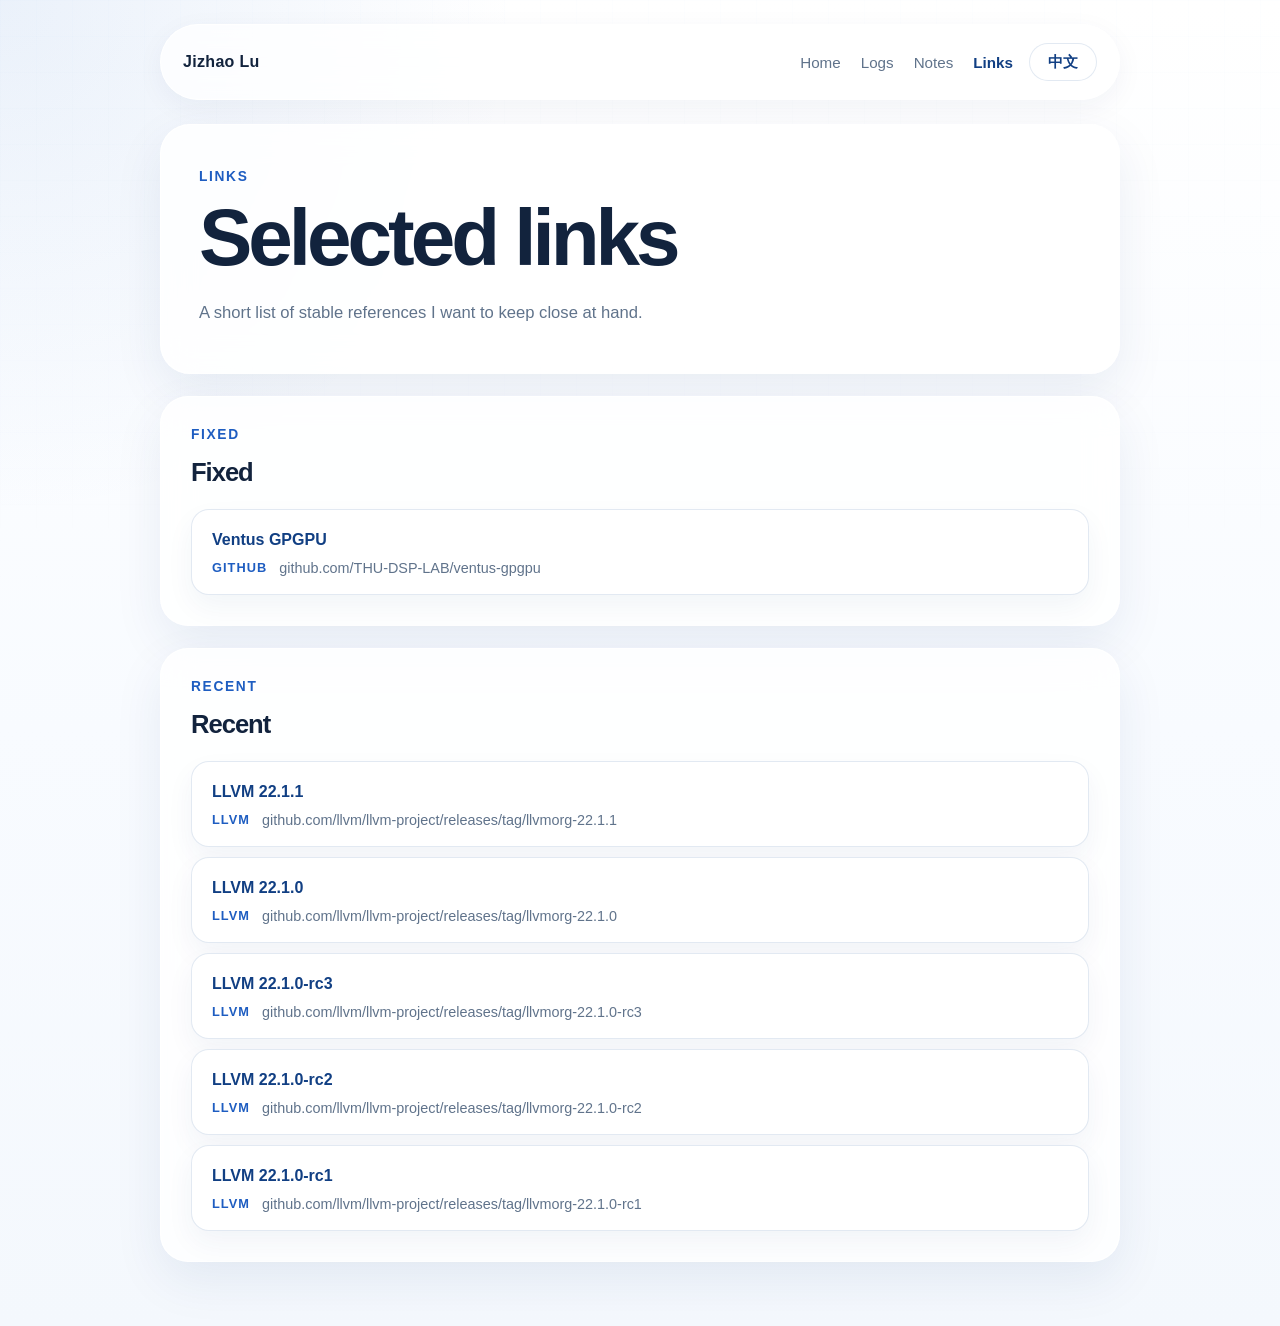
==== links.html @ 476d15a0 "Initial public release" ====
<!DOCTYPE html>
<html lang="en">

<head>
  <meta charset="UTF-8">
  <meta name="viewport" content="width=device-width, initial-scale=1.0">
  <title>Links | Jizhao Lu</title>
  <meta name="description" content="Selected fixed and recent reference links from Jizhao Lu.">
  <link rel="stylesheet" href="style.css">
</head>

<body data-page="links">
  <div class="site-shell">
    <header class="site-header">
      <a class="brand" href="index.html">Jizhao Lu</a>
      <div class="header-actions">
        <nav class="site-nav" aria-label="Primary">
          <a href="index.html" data-i18n="nav.home">Home</a>
          <a href="logs.html" data-i18n="nav.logs">Logs</a>
          <a href="notes.html" data-i18n="nav.notes">Notes</a>
          <a href="links.html" aria-current="page" data-i18n="nav.links">Links</a>
        </nav>
        <button class="lang-toggle" type="button" id="lang-toggle" aria-label="Switch language">
          中文
        </button>
      </div>
    </header>

    <main>
      <section class="page-intro">
        <p class="section-kicker" data-i18n="links.kicker">Links</p>
        <h1 data-i18n="links.title">Selected links</h1>
        <p class="page-copy" data-i18n="links.copy">
          A short list of stable references I want to keep close at hand.
        </p>
      </section>

      <section class="section-block">
        <div class="section-heading">
          <div>
            <p class="section-kicker" data-i18n="links.fixedTitle">Fixed</p>
            <h2 data-i18n="links.fixedTitle">Fixed</h2>
          </div>
        </div>
        <div id="fixed-links" class="link-list" aria-live="polite"></div>
      </section>

      <section class="section-block">
        <div class="section-heading">
          <div>
            <p class="section-kicker" data-i18n="links.recentTitle">Recent</p>
            <h2 data-i18n="links.recentTitle">Recent</h2>
          </div>
        </div>
        <div id="recent-links" class="link-list" aria-live="polite"></div>
      </section>
    </main>
  </div>

  <script src="app.js"></script>
</body>

</html>
---- style.css ----
:root {
  --bg: #f8fbff;
  --bg-soft: #eef5ff;
  --surface: rgba(255, 255, 255, 0.82);
  --surface-strong: #ffffff;
  --border: rgba(21, 74, 145, 0.12);
  --border-strong: rgba(21, 74, 145, 0.18);
  --text: #12233d;
  --muted: #60738b;
  --accent: #1e5dc1;
  --accent-deep: #113f83;
  --shadow: 0 18px 50px rgba(15, 54, 112, 0.08);
  --radius-lg: 24px;
  --radius-md: 18px;
  --radius-sm: 14px;
  --max-width: 960px;
}

* {
  box-sizing: border-box;
}

html {
  scroll-behavior: smooth;
}

body {
  margin: 0;
  min-height: 100vh;
  font-family: "Segoe UI", "PingFang SC", "Microsoft YaHei", sans-serif;
  color: var(--text);
  background:
    radial-gradient(circle at top left, rgba(55, 120, 210, 0.1), transparent 28%),
    linear-gradient(180deg, #ffffff 0%, var(--bg) 55%, #f4f8fd 100%);
}

body::before {
  content: "";
  position: fixed;
  inset: 0;
  pointer-events: none;
  background:
    linear-gradient(90deg, rgba(30, 93, 193, 0.03) 1px, transparent 1px),
    linear-gradient(rgba(30, 93, 193, 0.03) 1px, transparent 1px);
  background-size: 36px 36px;
  mask-image: linear-gradient(180deg, rgba(0, 0, 0, 0.28), transparent 75%);
}

a {
  color: inherit;
}

.site-shell {
  width: min(calc(100% - 32px), var(--max-width));
  margin: 0 auto;
  padding: 24px 0 64px;
}

.site-header {
  display: flex;
  align-items: center;
  justify-content: space-between;
  gap: 20px;
  padding: 18px 22px;
  border: 1px solid rgba(255, 255, 255, 0.95);
  border-radius: 999px;
  background: rgba(255, 255, 255, 0.76);
  backdrop-filter: blur(14px);
  box-shadow: 0 8px 28px rgba(13, 44, 89, 0.05);
}

.header-actions {
  display: flex;
  align-items: center;
  gap: 16px;
}

.brand {
  text-decoration: none;
  font-weight: 700;
  letter-spacing: 0.02em;
}

.site-nav {
  display: flex;
  align-items: center;
  gap: 20px;
}

.site-nav a {
  text-decoration: none;
  color: var(--muted);
  font-size: 0.95rem;
}

.site-nav a[aria-current="page"] {
  color: var(--accent-deep);
  font-weight: 600;
}

.lang-toggle {
  min-width: 68px;
  height: 38px;
  padding: 0 14px;
  border: 1px solid var(--border);
  border-radius: 999px;
  background: rgba(255, 255, 255, 0.86);
  color: var(--accent-deep);
  font: inherit;
  font-size: 0.92rem;
  font-weight: 600;
  cursor: pointer;
  transition: transform 180ms ease, border-color 180ms ease, box-shadow 180ms ease;
}

.lang-toggle:hover {
  transform: translateY(-1px);
  border-color: var(--border-strong);
  box-shadow: 0 10px 24px rgba(15, 54, 112, 0.08);
}

.hero,
.page-intro,
.section-block {
  border: 1px solid rgba(255, 255, 255, 0.96);
  background: var(--surface);
  backdrop-filter: blur(16px);
  box-shadow: var(--shadow);
}

.hero {
  margin-top: 24px;
  padding: 68px 48px 56px;
  border-radius: 36px;
}

.eyebrow,
.section-kicker {
  margin: 0 0 16px;
  color: var(--accent);
  font-size: 0.86rem;
  font-weight: 600;
  letter-spacing: 0.12em;
  text-transform: uppercase;
}

.hero h1,
.page-intro h1 {
  margin: 0;
  font-size: clamp(2.8rem, 7vw, 5rem);
  letter-spacing: -0.05em;
  line-height: 0.94;
  font-weight: 700;
}

.hero-text,
.page-copy {
  max-width: 640px;
  margin: 22px 0 0;
  color: var(--muted);
  font-size: 1.04rem;
  line-height: 1.9;
}

html[lang="zh-CN"] body[data-page="home"] .hero h1 {
  font-size: clamp(2.4rem, 6vw, 4.4rem);
  font-weight: 600;
  letter-spacing: -0.035em;
  line-height: 1.08;
}

html[lang="zh-CN"] body[data-page="home"] .hero-text {
  font-size: 1.08rem;
  color: #4d6482;
  max-width: 34rem;
  line-height: 2;
}

html[lang="zh-CN"] .eyebrow,
html[lang="zh-CN"] .section-kicker,
html[lang="zh-CN"] .log-date,
html[lang="zh-CN"] .note-tag {
  letter-spacing: 0.06em;
}

html[lang="zh-CN"] .page-intro h1 {
  font-size: clamp(2.3rem, 5vw, 3.5rem);
  font-weight: 600;
  letter-spacing: -0.03em;
  line-height: 1.12;
}

html[lang="zh-CN"] .page-copy {
  max-width: 36rem;
  font-size: 1.06rem;
  line-height: 1.95;
  color: #4d6482;
}

html[lang="zh-CN"] .section-heading h2 {
  font-size: 1.48rem;
  font-weight: 600;
  letter-spacing: -0.025em;
  line-height: 1.24;
}

html[lang="zh-CN"] .log-card h3,
html[lang="zh-CN"] .note-card h3,
html[lang="zh-CN"] .link-title,
html[lang="zh-CN"] .panel-title {
  font-weight: 600;
  letter-spacing: -0.015em;
  line-height: 1.42;
}

html[lang="zh-CN"] .log-card p,
html[lang="zh-CN"] .note-card p,
html[lang="zh-CN"] .panel-copy,
html[lang="zh-CN"] .state-card p {
  max-width: 38rem;
  line-height: 1.92;
  color: #556b86;
}

html[lang="zh-CN"] .log-meta,
html[lang="zh-CN"] .note-meta {
  margin-bottom: 12px;
}

html[lang="zh-CN"] .link-source {
  letter-spacing: 0.04em;
}

.page-intro {
  margin-top: 24px;
  padding: 44px 38px;
  border-radius: 30px;
}

.section-block {
  margin-top: 22px;
  padding: 30px;
  border-radius: 28px;
}

.section-heading {
  display: flex;
  align-items: end;
  justify-content: space-between;
  gap: 16px;
  margin-bottom: 22px;
}

.section-heading h2 {
  margin: 4px 0 0;
  font-size: 1.6rem;
  letter-spacing: -0.04em;
}

.text-link {
  text-decoration: none;
  color: var(--accent);
  font-weight: 600;
  white-space: nowrap;
}

.log-list,
.note-list,
.link-list,
.compact-links {
  display: grid;
  gap: 16px;
}

.log-card,
.note-card,
.link-item,
.panel-link,
.state-card {
  padding: 22px 22px 20px;
  border-radius: var(--radius-md);
  border: 1px solid var(--border);
  background: var(--surface-strong);
  box-shadow: 0 12px 28px rgba(15, 54, 112, 0.05);
}

.log-meta,
.note-meta {
  display: flex;
  align-items: center;
  justify-content: space-between;
  gap: 12px;
  margin-bottom: 10px;
}

.log-date,
.note-tag {
  color: var(--accent);
  font-size: 0.84rem;
  font-weight: 600;
  letter-spacing: 0.08em;
  text-transform: uppercase;
}

.log-card h3,
.note-card h3 {
  margin: 0 0 10px;
  font-size: 1.1rem;
  letter-spacing: -0.02em;
}

.link-list {
  gap: 10px;
}

.link-item {
  display: grid;
  gap: 8px;
  padding: 18px 20px;
}

.link-title {
  color: var(--accent-deep);
  text-decoration: none;
  font-size: 1rem;
  font-weight: 600;
  line-height: 1.5;
}

.link-title:hover,
.link-url:hover {
  text-decoration: underline;
}

.link-meta {
  display: flex;
  align-items: center;
  gap: 12px;
  flex-wrap: wrap;
  color: var(--muted);
  font-size: 0.9rem;
}

.link-source {
  color: var(--accent);
  font-size: 0.8rem;
  font-weight: 600;
  letter-spacing: 0.08em;
  text-transform: uppercase;
}

.link-url {
  color: var(--muted);
  text-decoration: none;
  word-break: break-all;
}

.log-card p,
.note-card p,
.panel-copy,
.state-card p {
  margin: 0;
  color: var(--muted);
  line-height: 1.8;
}

.log-footer,
.note-footer {
  margin-top: 14px;
}

.log-footer a,
.note-footer a {
  color: var(--accent-deep);
  text-decoration: none;
  font-weight: 600;
}

.compact-links {
  grid-template-columns: repeat(2, minmax(0, 1fr));
}

.panel-link {
  display: flex;
  flex-direction: column;
  gap: 8px;
  text-decoration: none;
  transition: transform 180ms ease, border-color 180ms ease, box-shadow 180ms ease;
}

.panel-link:hover,
.log-card:hover,
.note-card:hover,
.link-item:hover {
  transform: translateY(-2px);
  border-color: var(--border-strong);
  box-shadow: 0 18px 36px rgba(15, 54, 112, 0.08);
}

.panel-title {
  font-size: 1.02rem;
  font-weight: 700;
}

.state-card {
  border-style: dashed;
  background: rgba(255, 255, 255, 0.66);
}

@media (max-width: 720px) {
  .site-shell {
    width: min(calc(100% - 20px), var(--max-width));
    padding-top: 14px;
  }

  .site-header {
    padding: 16px 18px;
    border-radius: 24px;
    align-items: flex-start;
    flex-direction: column;
  }

  .header-actions {
    width: 100%;
    align-items: flex-start;
    flex-direction: column;
  }

  .site-nav {
    gap: 16px;
    flex-wrap: wrap;
  }

  .hero {
    padding: 44px 24px 36px;
    border-radius: 28px;
  }

  .page-intro,
  .section-block {
    padding: 22px 18px;
    border-radius: 22px;
  }

  .section-heading {
    align-items: flex-start;
    flex-direction: column;
  }

  .compact-links {
    grid-template-columns: 1fr;
  }

  .log-meta,
  .note-meta {
    align-items: flex-start;
    flex-direction: column;
  }

  .link-meta {
    align-items: flex-start;
    flex-direction: column;
    gap: 6px;
  }
}
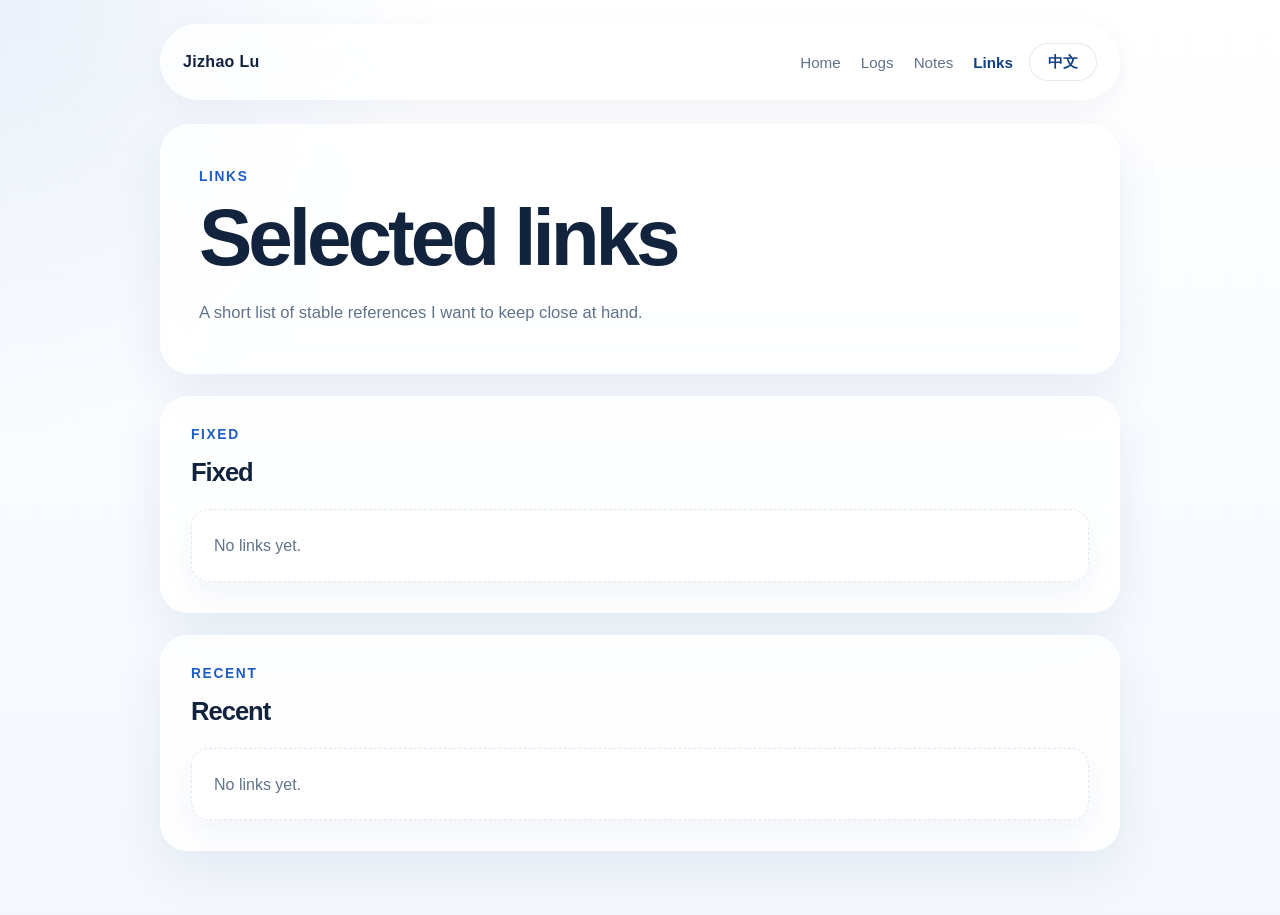
==== commit 3f4081df: "bust static asset cache" ====
--- a/links.html
+++ b/links.html
@@ -6,7 +6,7 @@
   <meta name="viewport" content="width=device-width, initial-scale=1.0">
   <title>Links | Jizhao Lu</title>
   <meta name="description" content="Selected fixed and recent reference links from Jizhao Lu.">
-  <link rel="stylesheet" href="style.css">
+  <link rel="stylesheet" href="style.css?v=20260602-tags">
 </head>
 
 <body data-page="links">
@@ -57,7 +57,7 @@
     </main>
   </div>
 
-  <script src="app.js"></script>
+  <script src="app.js?v=20260602-tags"></script>
 </body>
 
 </html>
--- a/style.css
+++ b/style.css
@@ -272,6 +272,42 @@
   gap: 16px;
 }
 
+.tag-filter {
+  display: flex;
+  flex-wrap: wrap;
+  gap: 10px;
+  margin-bottom: 18px;
+}
+
+.tag-filter:empty {
+  display: none;
+}
+
+.tag-filter-button,
+.note-pill {
+  border-radius: 999px;
+  border: 1px solid var(--border);
+  background: rgba(255, 255, 255, 0.82);
+  color: var(--muted);
+  font: inherit;
+  font-size: 0.84rem;
+  font-weight: 600;
+}
+
+.tag-filter-button {
+  padding: 7px 13px;
+  cursor: pointer;
+  transition: color 180ms ease, background 180ms ease, border-color 180ms ease, box-shadow 180ms ease;
+}
+
+.tag-filter-button:hover,
+.tag-filter-button[aria-pressed="true"] {
+  border-color: var(--border-strong);
+  background: var(--bg-soft);
+  color: var(--accent-deep);
+  box-shadow: 0 8px 18px rgba(15, 54, 112, 0.06);
+}
+
 .log-card,
 .note-card,
 .link-item,
@@ -309,6 +345,22 @@
   letter-spacing: -0.02em;
 }
 
+.note-tags {
+  display: flex;
+  flex-wrap: wrap;
+  gap: 8px;
+  margin-top: 14px;
+}
+
+.note-pill {
+  display: inline-flex;
+  align-items: center;
+  min-height: 28px;
+  padding: 4px 10px;
+  color: var(--accent-deep);
+  background: var(--bg-soft);
+}
+
 .link-list {
   gap: 10px;
 }
